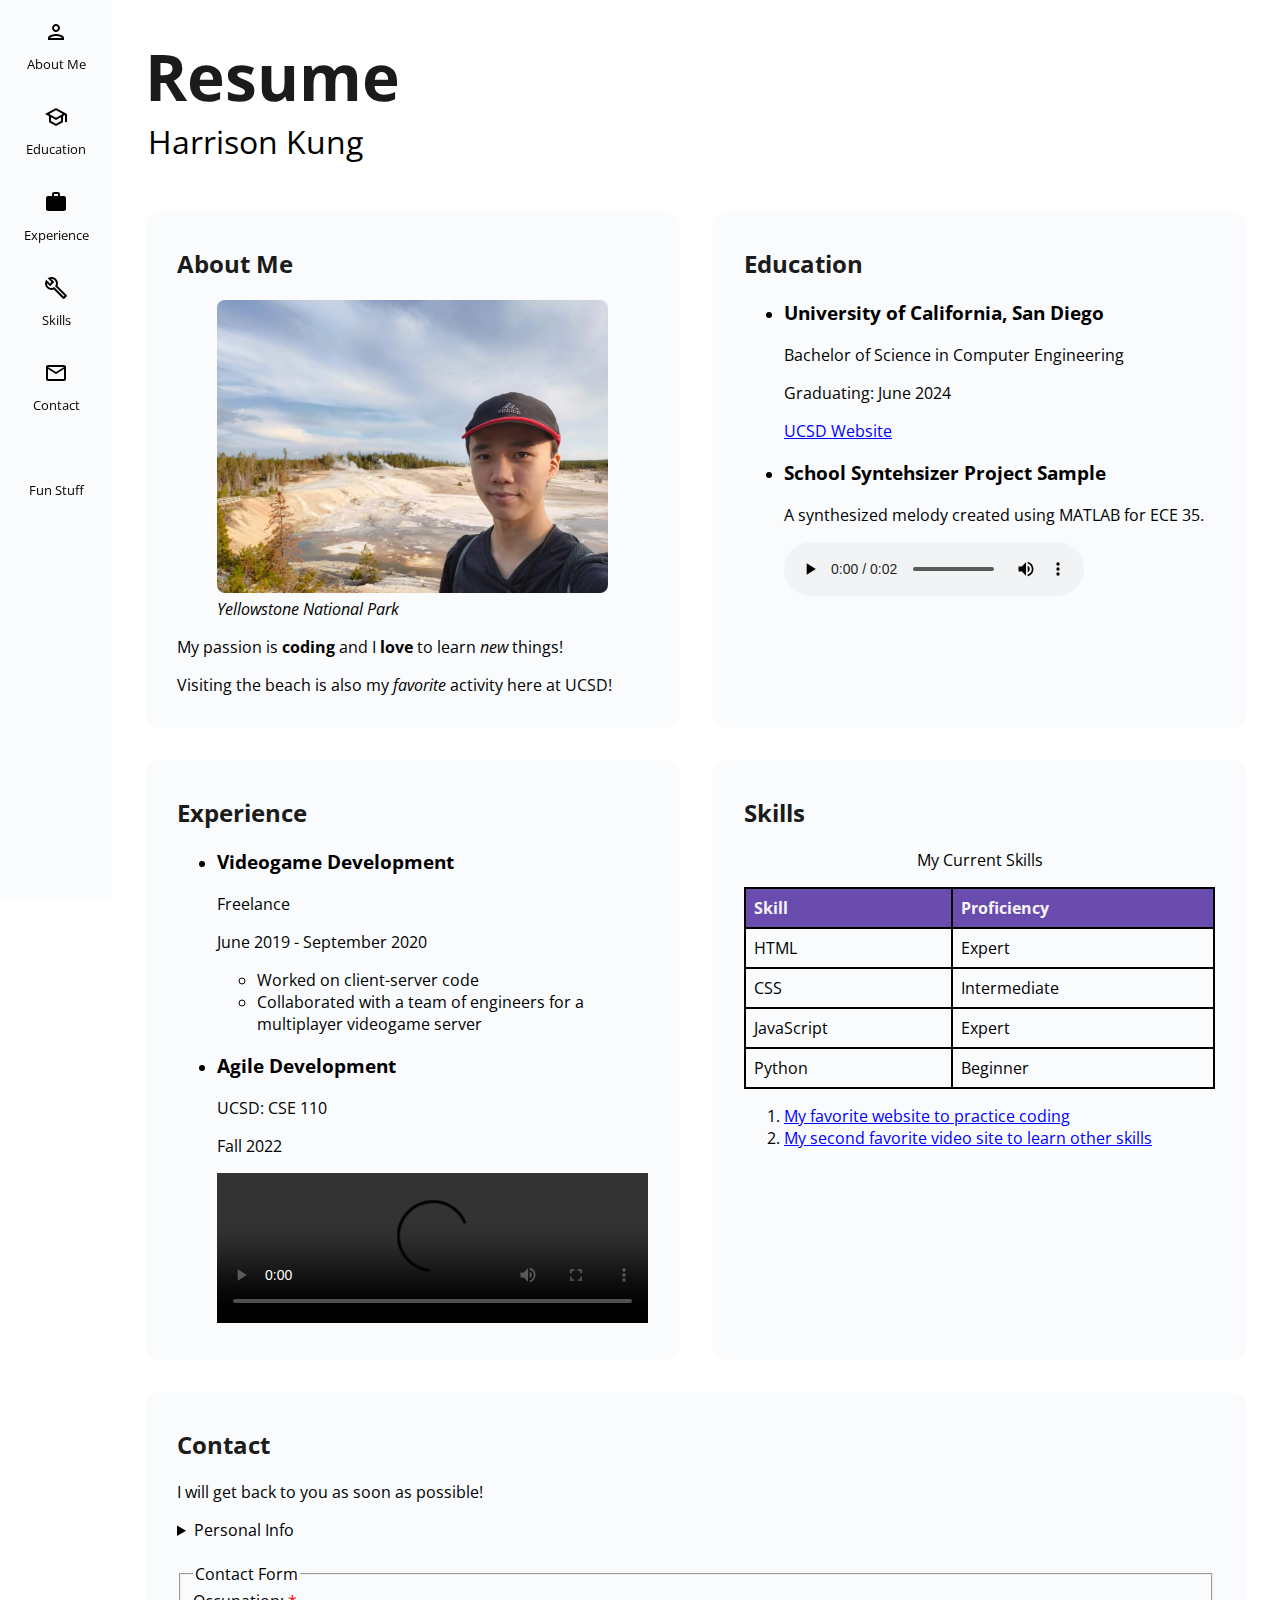
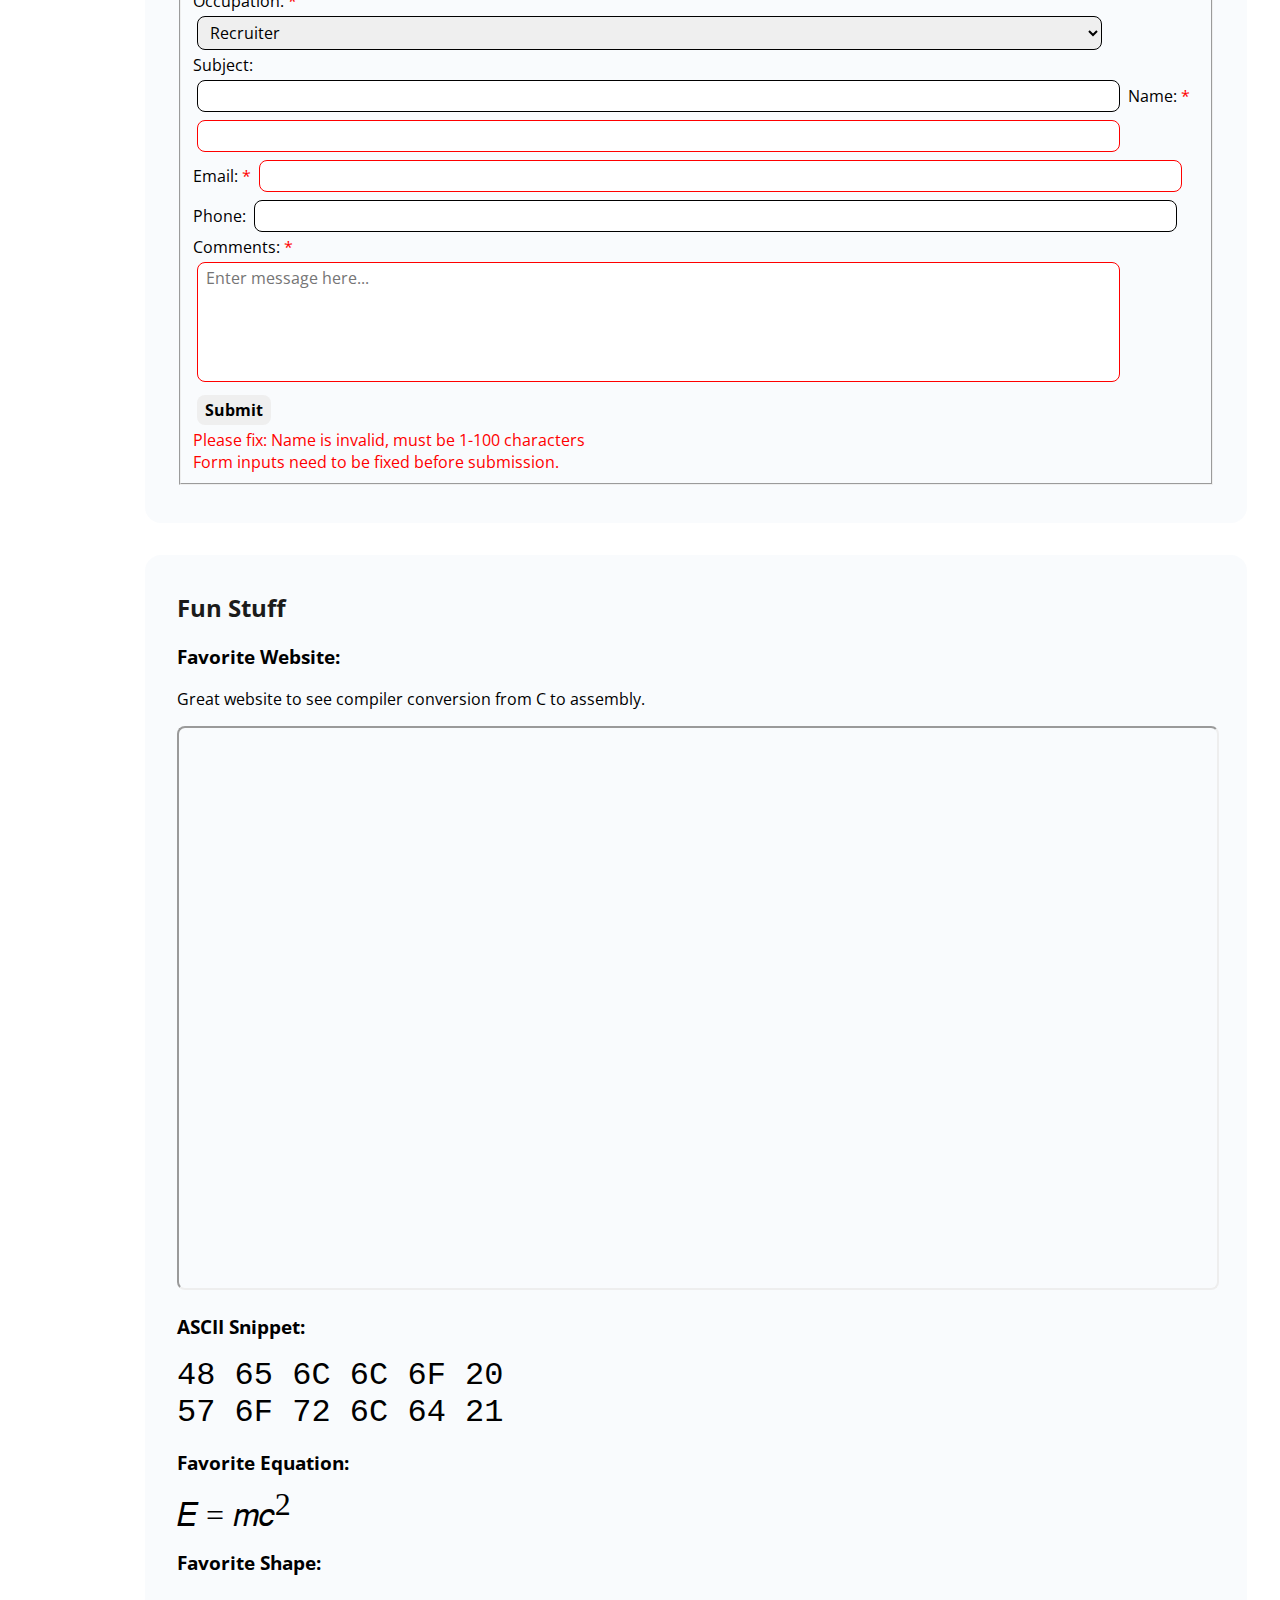
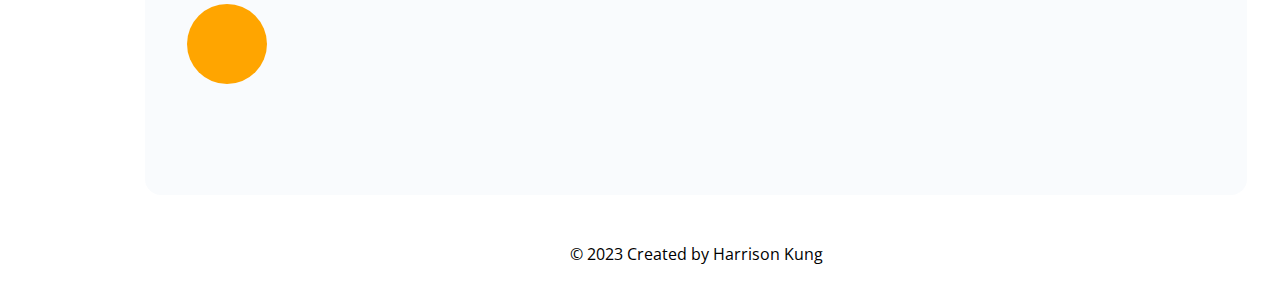
==== index.html @ 07a5e017 "finished no js verification" ====
<!DOCTYPE html>
<html lang="en">

<head>
    <meta charset="UTF-8">
    <title>Resume</title>
    <meta name="description" content="My resume">
    <meta name="author" content="Harrison Kung">
    <meta name="keywords" content="resume">
    <meta name="viewport" content="width=device-width, initial-scale=1">
    <link rel="stylesheet" href="style.css">
    <link rel="preconnect" href="https://fonts.googleapis.com">
    <link rel="preconnect" href="https://fonts.gstatic.com" crossorigin>
    <link href="https://fonts.googleapis.com/css2?family=Open+Sans:ital,wght@0,400;0,700;1,400&display=swap"
        rel="stylesheet">
    <link href="https://fonts.googleapis.com/icon?family=Material+Icons+Outlined" rel="stylesheet">
    <link rel="icon" type="assets/x-icon" href="assets/favicon.svg">
    <style>

    </style>
    <template id="myTemplate">
        <h2>Template Heading</h2>
        <p>Template content goes here.</p>
    </template>
</head>

<body>
    <nav id="sidebar">
        <a class="nav-link" href="#about-me">
            <span class="material-icons-outlined">person</span>
            <span class="nav-text">About Me</span>
        </a>
        <a class="nav-link" href="#education">
            <span class="material-icons-outlined">school</span>
            <span class="nav-text">Education</span>
        </a>
        <a class="nav-link" href="#experience">
            <span class="material-icons-outlined">work</span>
            <span class="nav-text">Experience</span>
        </a>
        <a class="nav-link" href="#skills">
            <span class="material-icons-outlined">build</span>
            <span class="nav-text">Skills</span>
        </a>
        <a class="nav-link" href="#contact">
            <span class="material-icons-outlined">mail</span>
            <span class="nav-text">Contact</span>
        </a>
        <a class="nav-link nav-fun-stuff" href="#fun-stuff">
            <span class="material-icons-outlined">attractions</span>
            <span class="nav-text">Fun Stuff</span>
        </a>
    </nav>
    <nav id="topbar">
        <label for="topbar-showmenu" id="menu-container">
            <span class="material-icons-outlined">menu</span>
            <span id="menu-text">Menu</span>
        </label>
        <input type="checkbox" id="topbar-showmenu">
        <div id="topbar-contents">
            <a class="nav-link" href="#about-me">
                <span class="material-icons-outlined">person</span>
                <span class="nav-text">About Me</span>
            </a>
            <a class="nav-link" href="#education">
                <span class="material-icons-outlined">school</span>
                <span class="nav-text">Education</span>
            </a>
            <a class="nav-link" href="#experience">
                <span class="material-icons-outlined">work</span>
                <span class="nav-text">Experience</span>
            </a>
            <a class="nav-link" href="#skills">
                <span class="material-icons-outlined">build</span>
                <span class="nav-text">Skills</span>
            </a>
            <a class="nav-link" href="#contact">
                <span class="material-icons-outlined">mail</span>
                <span class="nav-text">Contact</span>
            </a>
            <a class="nav-link nav-fun-stuff" href="#fun-stuff">
                <span class="material-icons-outlined">attractions</span>
                <span class="nav-text">Fun Stuff</span>
            </a>
        </div>
    </nav>
    <main>
        <header>
            <h1>Resume</h1>
            <p>Harrison Kung</p>
        </header>
        <div class="container">
            <section id="about-me">
                <h2>About Me</h2>
                <figure>
                    <picture>
                        <source media="(max-width: 800px)" srcset="assets/profile_img_low.jpg" type="image/jpeg">
                        <source srcset="assets/profile_img.webp" type="image/webp">
                        <source srcset="assets/profile_img.jpg" type="image/jpeg">
                        <img src="assets/profile_img_low.jpg" alt="Harrison at Yellowstone National Park"
                            loading="lazy">
                    </picture>
                    <figcaption><i>Yellowstone National Park</i></figcaption>
                </figure>
                <p>My passion is <b>coding</b> and I <strong>love</strong> to learn <i>new</i> things!</p>
                <p>Visiting the beach is also my <em>favorite</em> activity here at UCSD!</p>
            </section>
            <section id="education">
                <h2>Education</h2>
                <ul>
                    <li>
                        <h3>University of California, San Diego</h3>
                        <p>Bachelor of Science in Computer Engineering</p>
                        <p>Graduating: June 2024</p>
                        <a href="https://ucsd.edu">UCSD Website</a>
                    </li>
                    <li>
                        <h3>School Syntehsizer Project Sample</h3>
                        <p>A synthesized melody created using MATLAB for ECE 35.</p>
                        <audio controls>
                            <source src="assets/synthesized.ogg" type="audio/ogg">
                            <source src="assets/synthesized.mp3" type="audio/mp3">
                            Your browser does not support the audio element.
                        </audio>
                    </li>
                </ul>
            </section>
            <section id="experience">
                <h2>Experience</h2>
                <ul>
                    <li>
                        <h3>Videogame Development</h3>
                        <p>Freelance</p>
                        <p>June 2019 - September 2020</p>
                        <ul>
                            <li>Worked on client-server code</li>
                            <li>Collaborated with a team of engineers for a multiplayer videogame server</li>
                        </ul>
                    </li>
                    <li>
                        <h3>Agile Development</h3>
                        <p>UCSD: CSE 110</p>
                        <p>Fall 2022</p>
                        <video controls>
                            <source src="assets/cse110project.mp4" type="video/mp4">
                            Your browser does not support the video element.
                        </video>
                    </li>
                </ul>
            </section>
            <section id="skills">
                <h2>Skills</h2>
                <table>
                    <caption>My Current Skills</caption>
                    <colgroup>
                        <col>
                        <col>
                    </colgroup>
                    <thead>
                        <tr>
                            <th>Skill</th>
                            <th>Proficiency</th>
                        </tr>
                    </thead>
                    <tbody>
                        <tr>
                            <td>HTML</td>
                            <td>Expert</td>
                        </tr>
                        <tr>
                            <td>CSS</td>
                            <td>Intermediate</td>
                        </tr>
                        <tr>
                            <td>JavaScript</td>
                            <td>Expert</td>
                        </tr>
                        <tr>
                            <td>Python</td>
                            <td>Beginner</td>
                        </tr>
                    </tbody>
                </table>
                <aside>
                    <ol>
                        <li><a href="https://hackerrank.com/">My favorite website to practice coding</a></li>
                        <li><a href="https://youtube.com/">My second favorite video site to learn other skills</a></li>
                    </ol>
                </aside>
            </section>
            <section id="contact">
                <h2>Contact</h2>
                <p>I will get back to you as soon as possible!</p>
                <details>
                    <summary>Personal Info</summary>
                    <p>Email: hkung@ucsd.edu</p>
                    <p>Address: 9500 Gilman Dr, La Jolla, CA</p>
                </details>
                <br>
                <form id="contact-form" action="https://httpbin.org/post" method="POST">
                    <input type="hidden" name="possible_bot" value="true">
                    <fieldset>
                        <legend>Contact Form</legend>
                        <label for="role" required="required">Occupation:</label>
                        <select id="role-input">
                            <optgroup label="Professional">
                                <option value="recruiter">Recruiter</option>
                                <option value="employer">Employer</option>
                            </optgroup>
                            <optgroup label="Enthusiast">
                                <option value="developer">Developer</option>
                                <option value="other">Other</option>
                            </optgroup>
                        </select><br>
                        <label for="subject">Subject:</label><br>
                        <input type="text" id="subject-input" name="subject" maxlength="30">                        
                        <label for="name" required="required">Name:</label>
                        <input type="text" id="name-input" name="name" required minlength="1" maxlength="100"><br>
                        <label for="email" required="required">Email:</label>
                        <input type="email" id="email-input" name="email" required><br>
                        <label for="phone">Phone:</label>
                        <input type="tel" id="phone-input" name="phone" pattern="[0-9]{3}-[0-9]{3}-[0-9]{4}"><br>
                        <label for="message" required="required">Comments:</label><br>
                        <textarea id="message-input" rows="5" cols="50" placeholder="Enter message here..." minlength="10" maxlength="1000" required></textarea>
                        <button id="submit_info" type="submit">Submit</button>
                        <output id="contact-form-info-output">Please fix: </output>
                        <output id="contact-form-error-output">Form inputs need to be fixed before submission.</output>
                    </fieldset>
                </form>
                <br>
            </section>
            <section class="full-width" id="fun-stuff">
                <h2>Fun Stuff</h2>
                <h3>Favorite Website:</h3>
                <p>Great website to see compiler conversion from C to assembly.</p>
                <iframe src="https://www.onlinegdb.com/online_gcc_assembler"></iframe>
                <h3>ASCII Snippet:</h3>
                <pre><code>48 65 6C 6C 6F 20 
57 6F 72 6C 64 21</code></pre>
                <h3>Favorite Equation:</h3>
                <math xmlns="http://www.w3.org/1998/Math/MathML">
                    <mrow>
                        <mi>E</mi>
                        <mo>=</mo>
                        <mi>m</mi>
                        <msup>
                            <mi>c</mi>
                            <mn>2</mn>
                        </msup>
                    </mrow>
                </math>
                <h3>Favorite Shape:</h3>
                <svg width="100" height="100">
                    <circle cx="50" cy="50" r="40" fill="orange" />
                </svg>
                <canvas id="myCanvas" width="400" height="100"></canvas>
            </section>
        </div>
    </main>
    <footer>
        <p>&copy; 2023 Created by Harrison Kung</p>
    </footer>
    <script src="script.js"></script>
</body>
</html>
---- style.css ----
:root {
    --background-color: rgba(255, 255, 255, 0.994);
    --secondary-color: #f8fafdd3;
    --text-color: black;
    --text-highlight-color: rgb(27, 27, 27);
    --section-highlight-color: #c2e7ff;
    --link-color: blue;
    --navbar-width: 7em;
}

footer:has(p) {
    margin-top: 2rem;
}

img {
    width: 100%;
    max-width: 30rem;
    min-width: 15rem;
    object-fit: scale-down;
    object-position: center;
}

video {
    width: 100%;
    max-width: 40rem;
    min-width: 15rem;
}

html {
    scroll-behavior: smooth;
}

header h1 {
    margin: 0rem;
}

header p {
    margin: 0rem;
    margin-left: 0.2rem;
}

header {
    margin: 2rem;
    padding: 0rem;
    font-size: 2rem;
}

.container {
    display: flex;
    flex-direction: row;
    flex-wrap: wrap;
    margin: 0em 1em;
}
h1, h2 {
    font-weight: 700;
    color: black; /* fallback */
    color: var(--text-highlight-color);
}

section {
    background-color: #393b3d; /* Fallback */
    background-color: var(--secondary-color);
    border-radius: 1em;
    padding: 1em 2em;
    margin: 1em;
    flex: 25%;
    transition: background-color 0.25s;
}

section:hover {
    background-color: #0842a0; /* Fallback */
    background-color: var(--section-highlight-color);
}

section.full-width {
    flex: 100%;
}

body {
    font-family: 'Open Sans', sans-serif;
    font-style: normal;
    font-weight: 400;
    font-size: 1em;
    margin: 0;
    margin-left: 7em; /* Fallback */
    margin-left: var(--navbar-width);
    padding: 1px;
    background-color: white; /* Fallback */
    background-color: var(--background-color);
    color: black; /* Fallback */
    color: var(--text-color);
}

#sidebar {
    position: fixed;
    top: 0;
    left: 0;
    width: 7em; /* Fallback */
    width: var(--navbar-width);
    height: 100%;
    background-color: #2d2f31; /* Fallback */
    background-color: var(--secondary-color);
    display: flex;
    flex-direction: column;
    z-index: 10;
}

nav a {
    font-size:0.8em;
    padding: 0.75rem;
    color: black; /* Fallback */
    color: var(--text-color);
    text-decoration: none;
    border-radius: 3rem;
    white-space: nowrap;
    display: flex;
    flex-direction: column;
    align-items: center;
}

#sidebar .material-icons-outlined {
    padding-top: 0.5rem;
    padding-bottom: 0.5rem;
    padding-left: 1.5rem;
    padding-right: 1.5rem;
    margin-bottom: 0.2rem;
}

nav a:hover .material-icons-outlined {
    background-color: white; /* Fallback */
    background-color: var(--section-highlight-color);
    border-radius: 2rem;
    transition: background-color 0.5s;
    /* Material Design primary variant color */
}

#nav-fun-stuff:hover .material-icons-outlined {
    animation: rainbow-background 10s linear infinite;
}

nav a:hover {
    color: black;
    color: color-mix(in lab, color(lab 50% 0 0) 50%, color(lab 50% 50% 0) 50%);
    color: color(lab 50% 0 0);
    color: var(--text-highlight-color);
    transition: color 0.5s;
}

footer {
    text-align: center;
    font-family: 'Open Sans', sans-serif;
    font-style: normal;
    font-weight: 400;
    font-size: 1em;
}

img {
    border-radius: 0.5rem;
}

code, mi, mn, mo {
    font-size: 2rem;
}

input, textarea, select {
    font-family: 'Open Sans', sans-serif;
    border-radius: 0.5rem;
    border-style: none;
    padding: 0.25rem 0.5rem;
    margin: 0.25rem;
    width: 90%;
    border: 0.5px solid black;
}

button {
    font-family: 'Open Sans', sans-serif;
    font-weight: bold;
    border-radius: 0.5rem;
    border-style: none;
    padding: 0.25rem 0.5rem;
    margin: 0.25rem;
}

button:hover, details:hover summary {
    text-decoration: underline;
}

textarea {
    resize: none;
    width: 90%;
}

main a {
    color: blue; /* Fallback */
    color: var(--link-color);
}

iframe {
    border-radius: 0.5rem;
    width: 100%;
    min-height: 35rem;
}

svg {
    width: 20dvw;
    height: 20dvh;
}

table {
    width: 100%;
    border-collapse: collapse;
    margin: 15px 0;
}

table, th, td {
    border: 2px solid black; /* Fallback */
    border: 2px solid var(--text-color);
    font-size: 1rem;
}

form * {
    font-size: 1rem;
}

th, td {
    text-align: left;
    padding: 8px;
}

th {
    background-color: #6a4caf;
    color: whitesmoke;
}

caption {
    margin-bottom: 1em;
}

#topbar {
    position: fixed;
    width: 100%;
    top: 0;
    background-color: #2d2f31; /* Fallback */
    background-color: var(--secondary-color);
    z-index: 10;
}

#topbar-toggle {
    display: none;
}

.hamburger {
    margin-top: 1rem;
    margin-left: 1rem;
    cursor: pointer;
}

label[required=required]::after {
    content: ' *';
    color: red;
}

input:invalid, textarea:invalid {
    border-color: red;
    color: red;
}

#message-input:invalid ~ #contact-form-info-output::after {
    content: 'Message is invalid, must be 10-1000 characters';
}

#phone-input:invalid ~ #contact-form-info-output::after {
    content: 'Phone is invalid, must be in form of 123-456-7890';
}

#email-input:invalid ~ #contact-form-info-output::after {
    content: 'Email is invalid, must be in form of abc@email';
}

#name-input:invalid ~ #contact-form-info-output::after {
    content: 'Name is invalid, must be 1-100 characters';
}

input:invalid ~ #contact-form-info-output {
    display: block !important;
}

input:invalid ~ #contact-form-error-output {
    display: block !important;
}

textarea:invalid ~ #contact-form-info-output {
    display: block !important;
}

textarea:invalid ~ #contact-form-error-output {
    display: block !important;
}

#contact-form-error-output {
    color: red;
    display: none;
}

#contact-form-info-output {
    color: red;
    display: none;
}

@keyframes rainbow-background {
    0%   {color: red; transform: rotate(0deg);}
    14%  {color: orange; transform: rotate(10deg);}
    28%  {color: yellow; transform: rotate(0deg);}
    42%  {color: green; transform: rotate(-10deg);}
    57%  {color: blue; transform: rotate(0deg);}
    71%  {color: indigo; transform: rotate(10deg);}
    85%  {color: violet; transform: rotate(0deg);}
    100% {color: red; transform: rotate(-10deg);}
}

/* Replaces colors for dark mode */
@media (prefers-color-scheme: dark) {
    :root {
        --background-color: #1f1f1f;
        --secondary-color: #2d2f31;
        --text-color: #c4c7c5;
        --text-highlight-color: #e4e8e5;
        --section-highlight-color: #004a77;
        --link-color: white;
    }
}

/* For Phones */
@media (max-width: 800px) and (min-height: 500px) {

    h1 {
        padding-top: 2rem;
    }

    #menu-text {
        font-size: 2rem;
        text-align: center;
    }

    #menu-container {
        display: flex;
        justify-content: center;
        align-items: center;
        transition: background-color 0.5s;
    }

    #menu-container:hover {
        background-color: #0842a0; /* Fallback */
        background-color: var(--section-highlight-color);
    }

    #topbar .material-icons-outlined {
        font-size: 3em;
        margin: 0.5rem;
    }

    #topbar-showmenu {
        display: none; /* Hide the checkbox */
    }
    
    #topbar-contents {
        display: none; /* Hide the topbar contents by default */
    }

    #topbar-showmenu:checked ~ #topbar-contents {
        display: block; /* Show the topbar when the checkbox is checked */
    }

    section {
        flex: 100%;
    }

    #sidebar {
        display: none;
    }

    body {
        margin-left: 0;
    }

    #sidebar .material-icons-outlined {
        font-size: 3em;
    }
}

@media (min-width: 800px) or (max-height: 500px) {
    #topbar {
        display: none;
    }
}

/* For tablets */
@media (max-height: 500px) {
    #sidebar {
        display: grid;
        grid-template-columns: repeat(2, 1fr); /* Create a maximum of 2 columns */
        grid-auto-flow: row; /* Fill the grid by adding new rows as needed */
        gap: 10px;
        width: 14em; /* Fallback */
        width: calc(var(--navbar-width) * 2);
    }

    body {
        margin-left: 14em; /* Fallback */
        margin-left: calc(var(--navbar-width) * 2);
    }
}
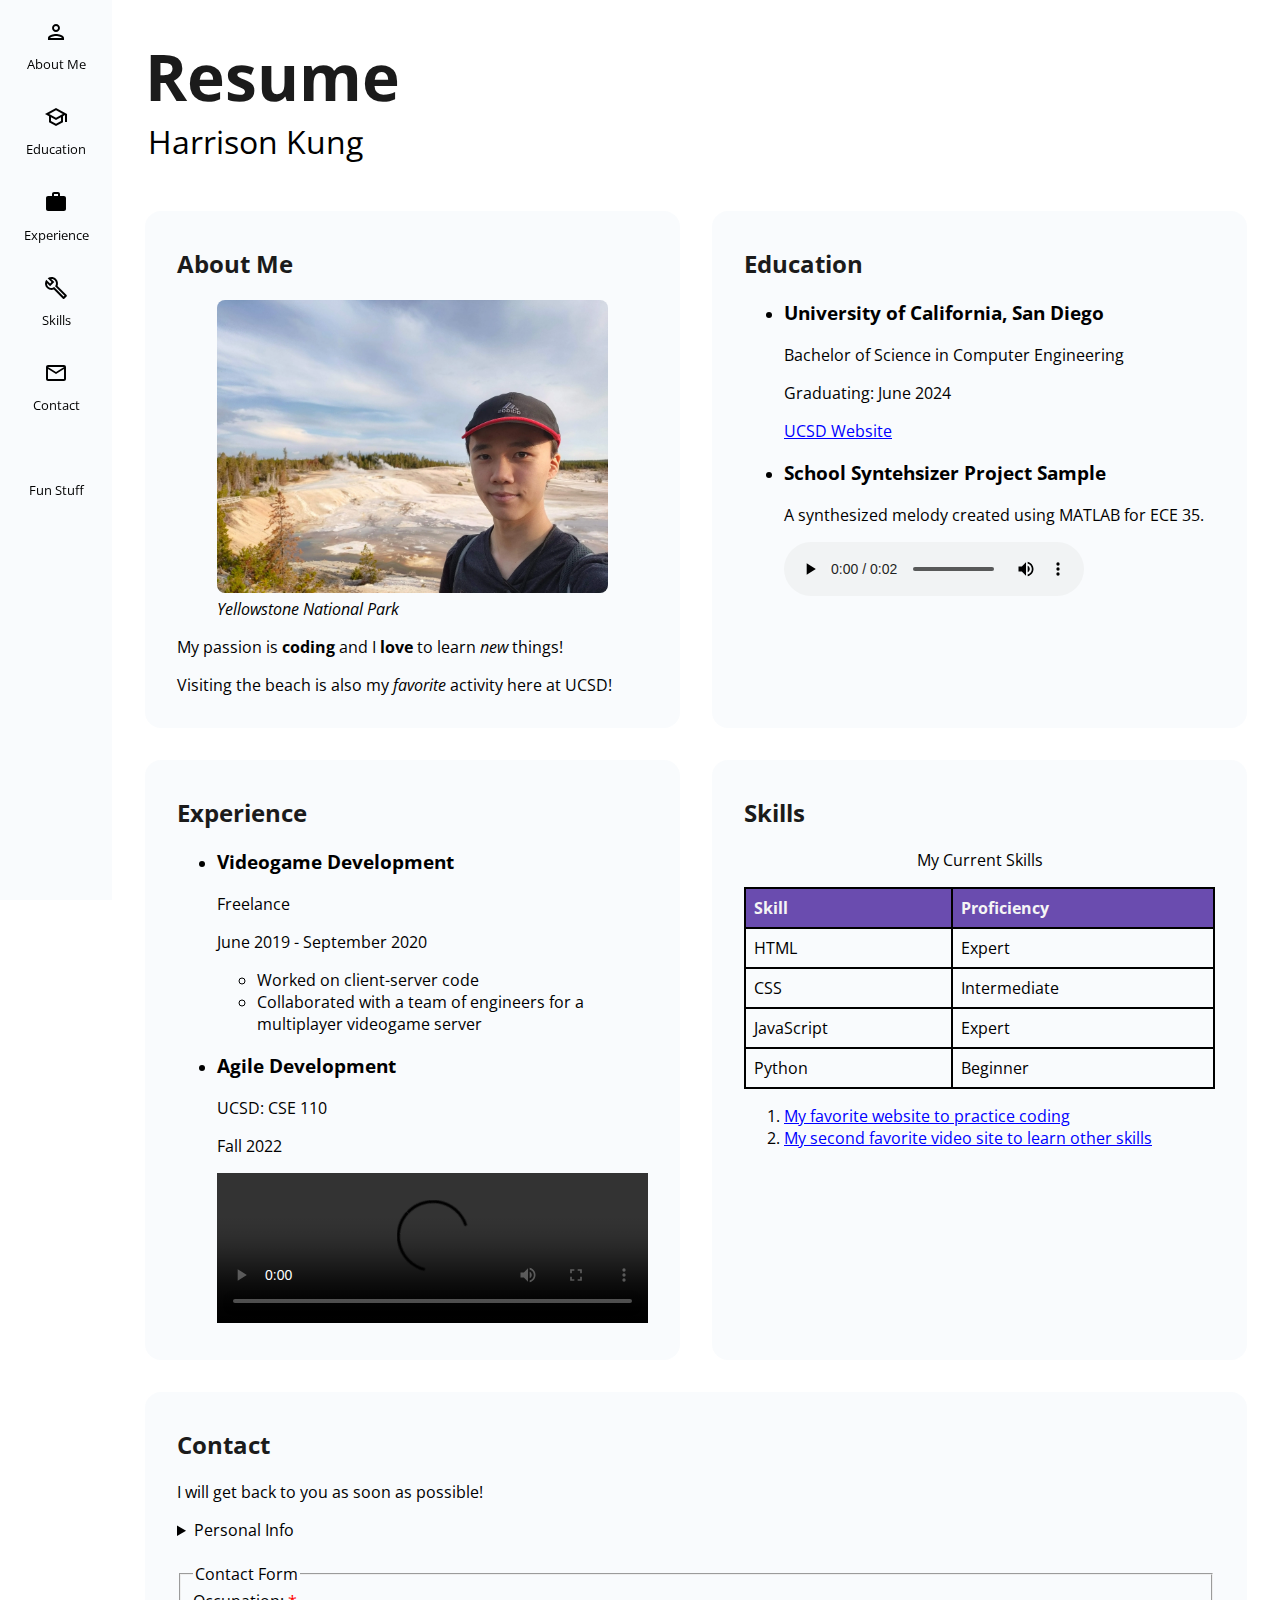
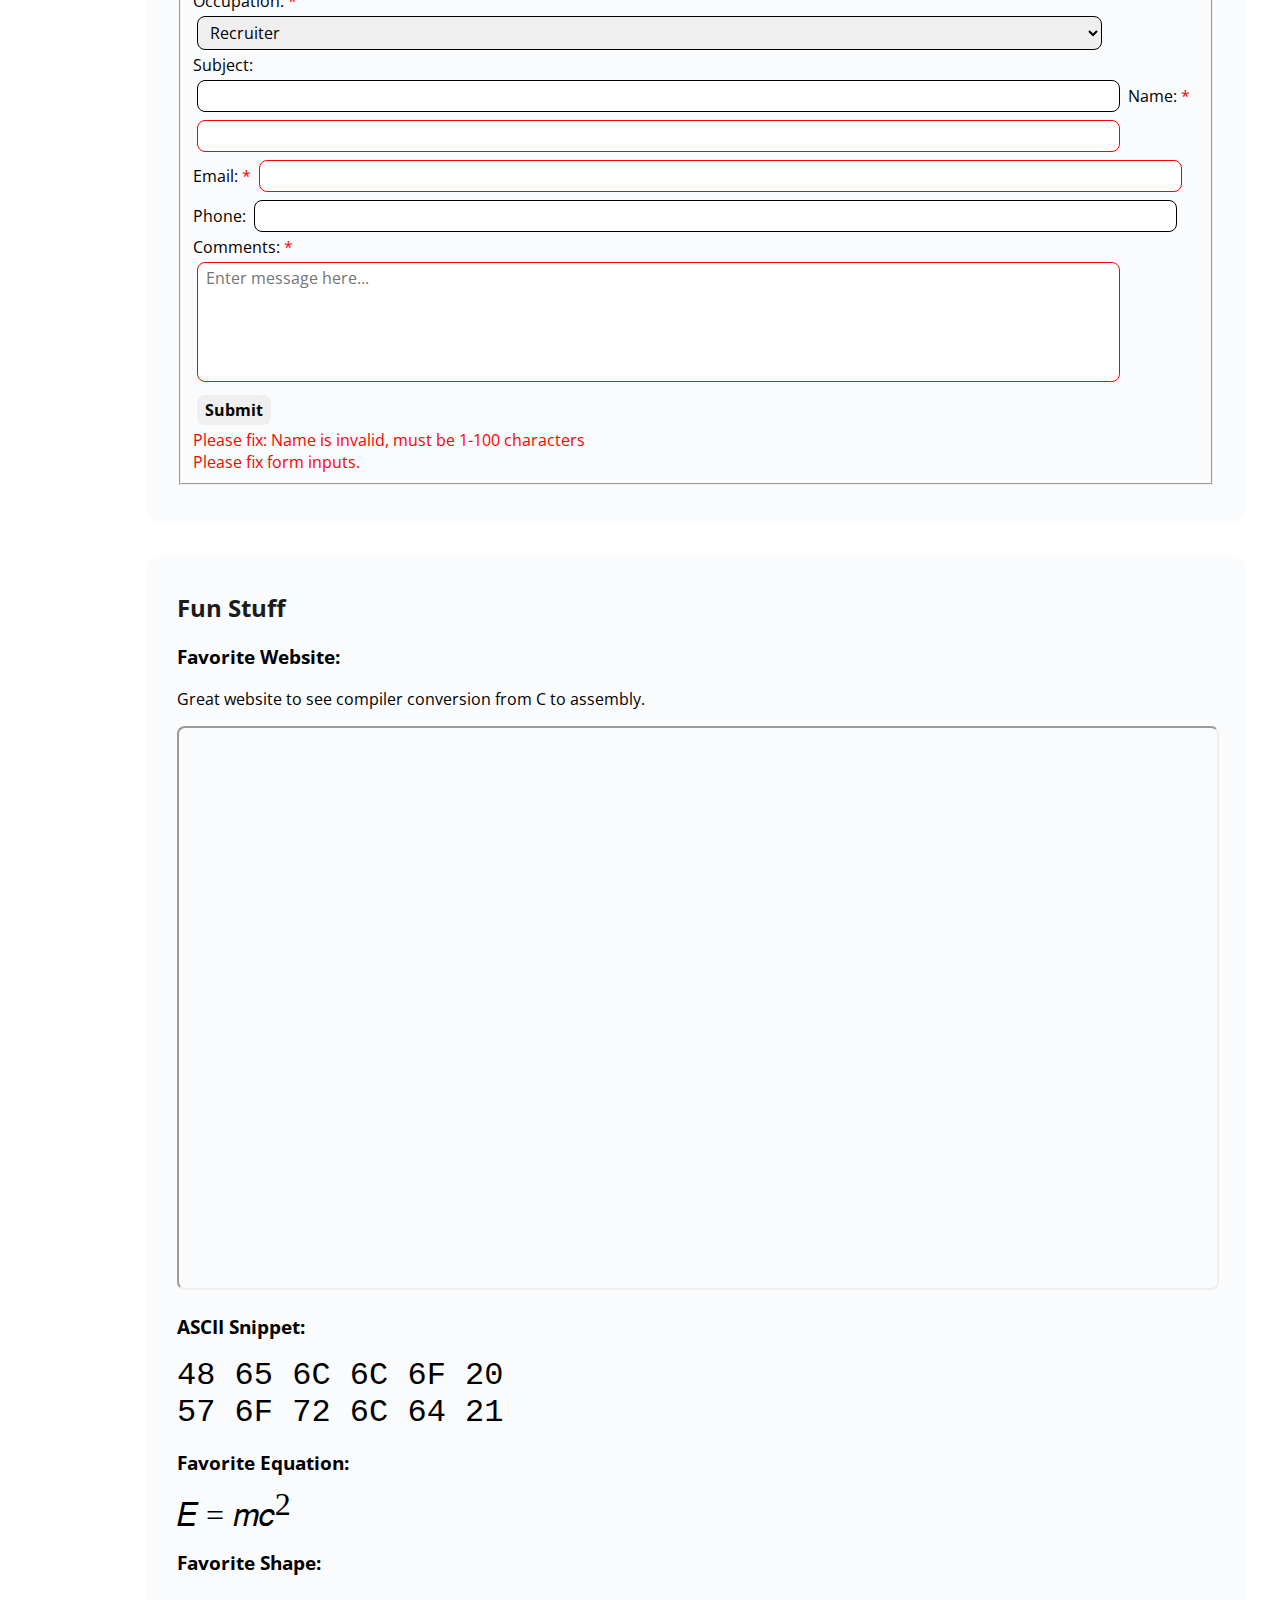
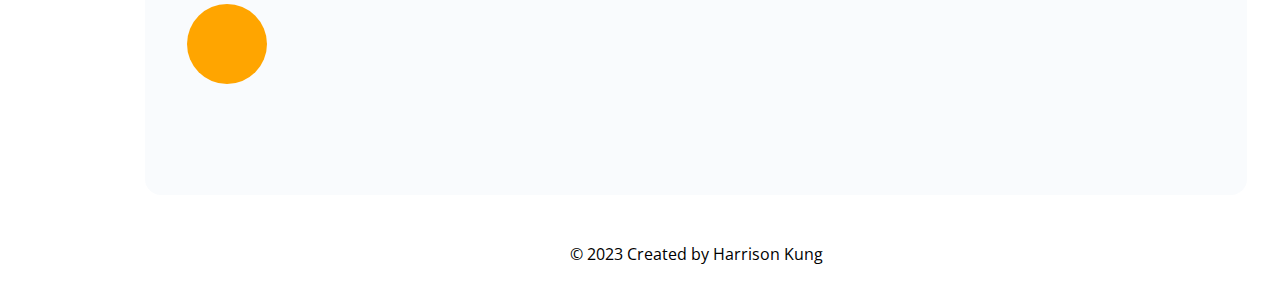
==== commit 80663d15: "updated no js invalid messages" ====
--- a/index.html
+++ b/index.html
@@ -224,7 +224,7 @@
                         <textarea id="message-input" rows="5" cols="50" placeholder="Enter message here..." minlength="10" maxlength="1000" required></textarea>
                         <button id="submit_info" type="submit">Submit</button>
                         <output id="contact-form-info-output">Please fix: </output>
-                        <output id="contact-form-error-output">Form inputs need to be fixed before submission.</output>
+                        <output id="contact-form-error-output">Please fix form inputs.</output>
                     </fieldset>
                 </form>
                 <br>
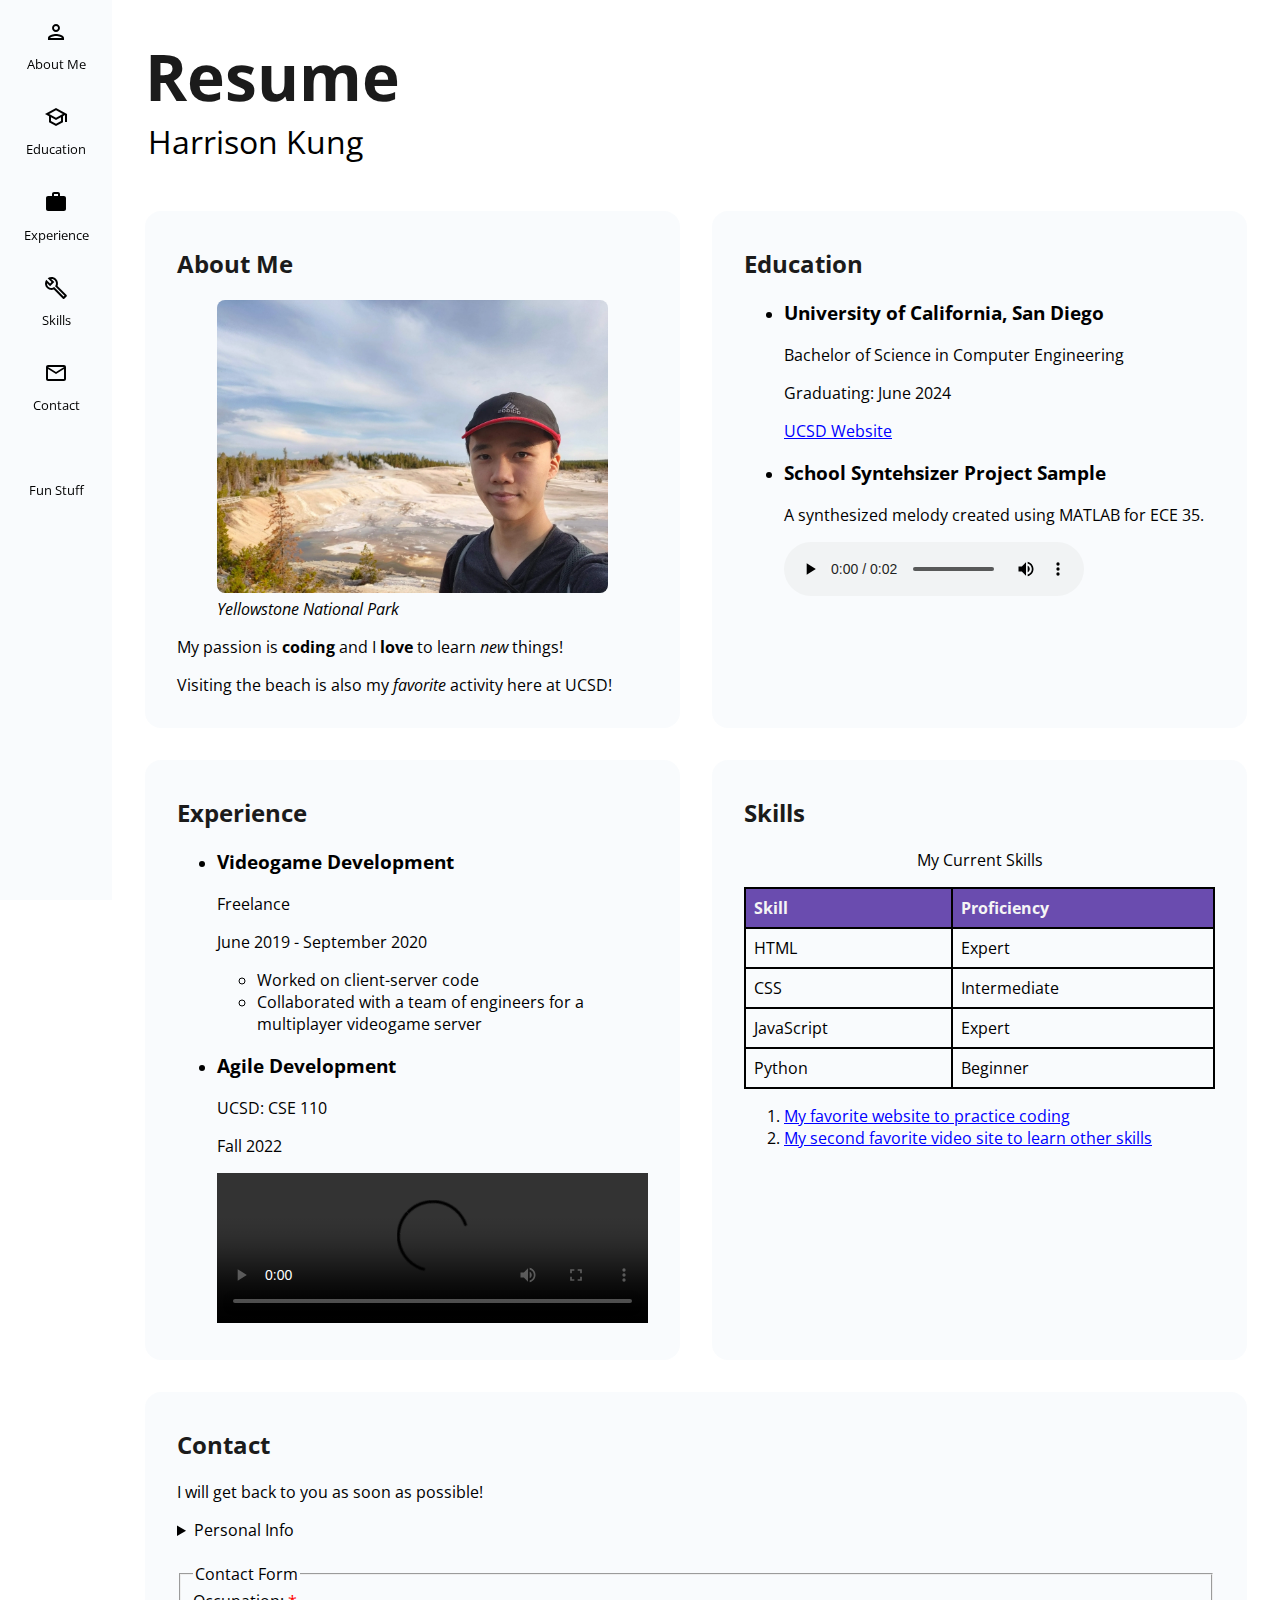
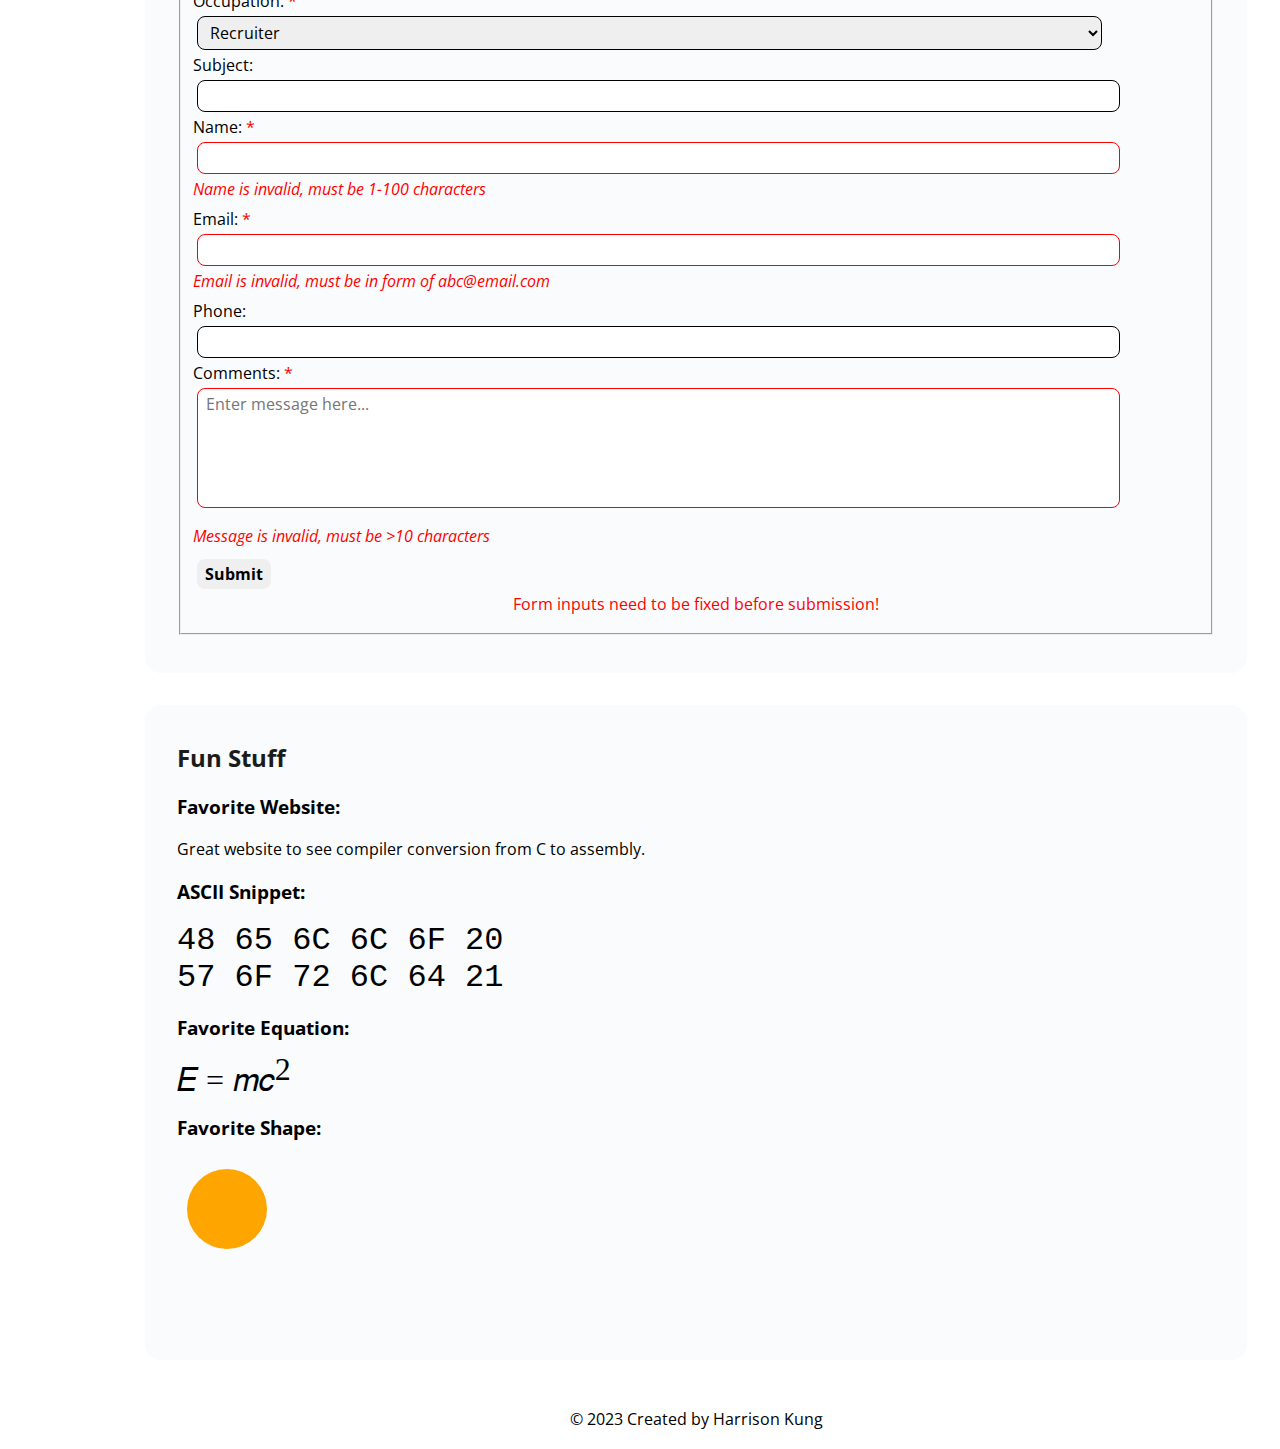
==== commit f7850205: "finished part 3" ====
--- a/index.html
+++ b/index.html
@@ -15,9 +15,7 @@
         rel="stylesheet">
     <link href="https://fonts.googleapis.com/icon?family=Material+Icons+Outlined" rel="stylesheet">
     <link rel="icon" type="assets/x-icon" href="assets/favicon.svg">
-    <style>
-
-    </style>
+    <script src="script.js" defer></script>
     <template id="myTemplate">
         <h2>Template Heading</h2>
         <p>Template content goes here.</p>
@@ -212,19 +210,23 @@
                                 <option value="other">Other</option>
                             </optgroup>
                         </select><br>
-                        <label for="subject">Subject:</label><br>
-                        <input type="text" id="subject-input" name="subject" maxlength="30">                        
+                        <label for="subject">Subject:</label>
+                            <input type="text" id="subject-input" name="subject" maxlength="30">                        
                         <label for="name" required="required">Name:</label>
-                        <input type="text" id="name-input" name="name" required minlength="1" maxlength="100"><br>
+                            <input type="text" id="name-input" name="name" required minlength="1" maxlength="100" pattern="[ a-zA-Z\-]+"><br>
+                            <output id="contact-form-info-output-name"></output>
                         <label for="email" required="required">Email:</label>
-                        <input type="email" id="email-input" name="email" required><br>
+                            <input type="text" id="email-input" name="email" required minlength="1" maxlength="100" pattern="^[a-zA-Z0-9._%+-]+@[a-zA-Z0-9.-]+\.[a-zA-Z]{2,}$"><br>             
+                            <output id="contact-form-info-output-email"></output>
                         <label for="phone">Phone:</label>
-                        <input type="tel" id="phone-input" name="phone" pattern="[0-9]{3}-[0-9]{3}-[0-9]{4}"><br>
-                        <label for="message" required="required">Comments:</label><br>
-                        <textarea id="message-input" rows="5" cols="50" placeholder="Enter message here..." minlength="10" maxlength="1000" required></textarea>
+                            <input type="tel" id="phone-input" name="phone" maxlength="12" pattern="\d{3}-\d{3}-\d{4}"><br>
+                            <output id="contact-form-info-output-phone"></output>
+                        <label for="message" required="required">Comments:</label>
+                            <textarea id="message-input" rows="5" cols="50" placeholder="Enter message here..." minlength="10" maxlength="1000" required></textarea>
+                            <output id="contact-form-info-output-counter"></output>
+                            <output id="contact-form-info-output-message"></output>
                         <button id="submit_info" type="submit">Submit</button>
-                        <output id="contact-form-info-output">Please fix: </output>
-                        <output id="contact-form-error-output">Please fix form inputs.</output>
+                        <output id="contact-form-error-output">Form inputs need to be fixed before submission!</output>
                     </fieldset>
                 </form>
                 <br>
@@ -233,7 +235,7 @@
                 <h2>Fun Stuff</h2>
                 <h3>Favorite Website:</h3>
                 <p>Great website to see compiler conversion from C to assembly.</p>
-                <iframe src="https://www.onlinegdb.com/online_gcc_assembler"></iframe>
+                <!--<iframe src="https://www.onlinegdb.com/online_gcc_assembler"></iframe>-->
                 <h3>ASCII Snippet:</h3>
                 <pre><code>48 65 6C 6C 6F 20 
 57 6F 72 6C 64 21</code></pre>
@@ -260,6 +262,5 @@
     <footer>
         <p>&copy; 2023 Created by Harrison Kung</p>
     </footer>
-    <script src="script.js"></script>
 </body>
 </html>--- a/style.css
+++ b/style.css
@@ -74,6 +74,10 @@
 
 section.full-width {
     flex: 100%;
+}
+
+label {
+    display: block;
 }
 
 body {
@@ -265,31 +269,39 @@
     color: red;
 }
 
-#message-input:invalid ~ #contact-form-info-output::after {
-    content: 'Message is invalid, must be 10-1000 characters';
-}
-
-#phone-input:invalid ~ #contact-form-info-output::after {
+#message-input:invalid ~ #contact-form-info-output-message::after {
+    content: 'Message is invalid, must be >10 characters';
+}
+
+#phone-input:invalid ~ #contact-form-info-output-phone::after {
     content: 'Phone is invalid, must be in form of 123-456-7890';
 }
 
-#email-input:invalid ~ #contact-form-info-output::after {
-    content: 'Email is invalid, must be in form of abc@email';
-}
-
-#name-input:invalid ~ #contact-form-info-output::after {
+#email-input:invalid ~ #contact-form-info-output-email::after {
+    content: 'Email is invalid, must be in form of abc@email.com';
+}
+
+#name-input:invalid ~ #contact-form-info-output-name::after {
     content: 'Name is invalid, must be 1-100 characters';
 }
 
-input:invalid ~ #contact-form-info-output {
+#message-input:invalid ~ #contact-form-info-output-message {
+    display: block !important;
+}
+
+#phone-input:invalid ~ #contact-form-info-output-phone {
+    display: block !important;
+}
+
+#email-input:invalid ~ #contact-form-info-output-email {
+    display: block !important;
+}
+
+#name-input:invalid ~ #contact-form-info-output-name {
     display: block !important;
 }
 
 input:invalid ~ #contact-form-error-output {
-    display: block !important;
-}
-
-textarea:invalid ~ #contact-form-info-output {
     display: block !important;
 }
 
@@ -302,9 +314,41 @@
     display: none;
 }
 
-#contact-form-info-output {
+#contact-form-error-output {
+    text-align: center;
+    font-style: normal;
+}
+
+#contact-form-info-output-counter {
+    display: block;
+    color: white;
+    font-style: normal;
+}
+
+#contact-form-info-output-counter.warn  {
+    color: orange;
+}
+
+#contact-form-info-output-counter.error  {
+    color: red;
+}
+
+output {
     color: red;
     display: none;
+    font-style: italic;
+    margin-bottom: 0.5rem;
+}
+
+.flash {
+    animation: flash 1s linear;
+}
+
+
+@keyframes flash {
+    0% {background-color: red;}
+    50% {background-color: #ffffff;}
+    100% {background-color: red;}
 }
 
 @keyframes rainbow-background {
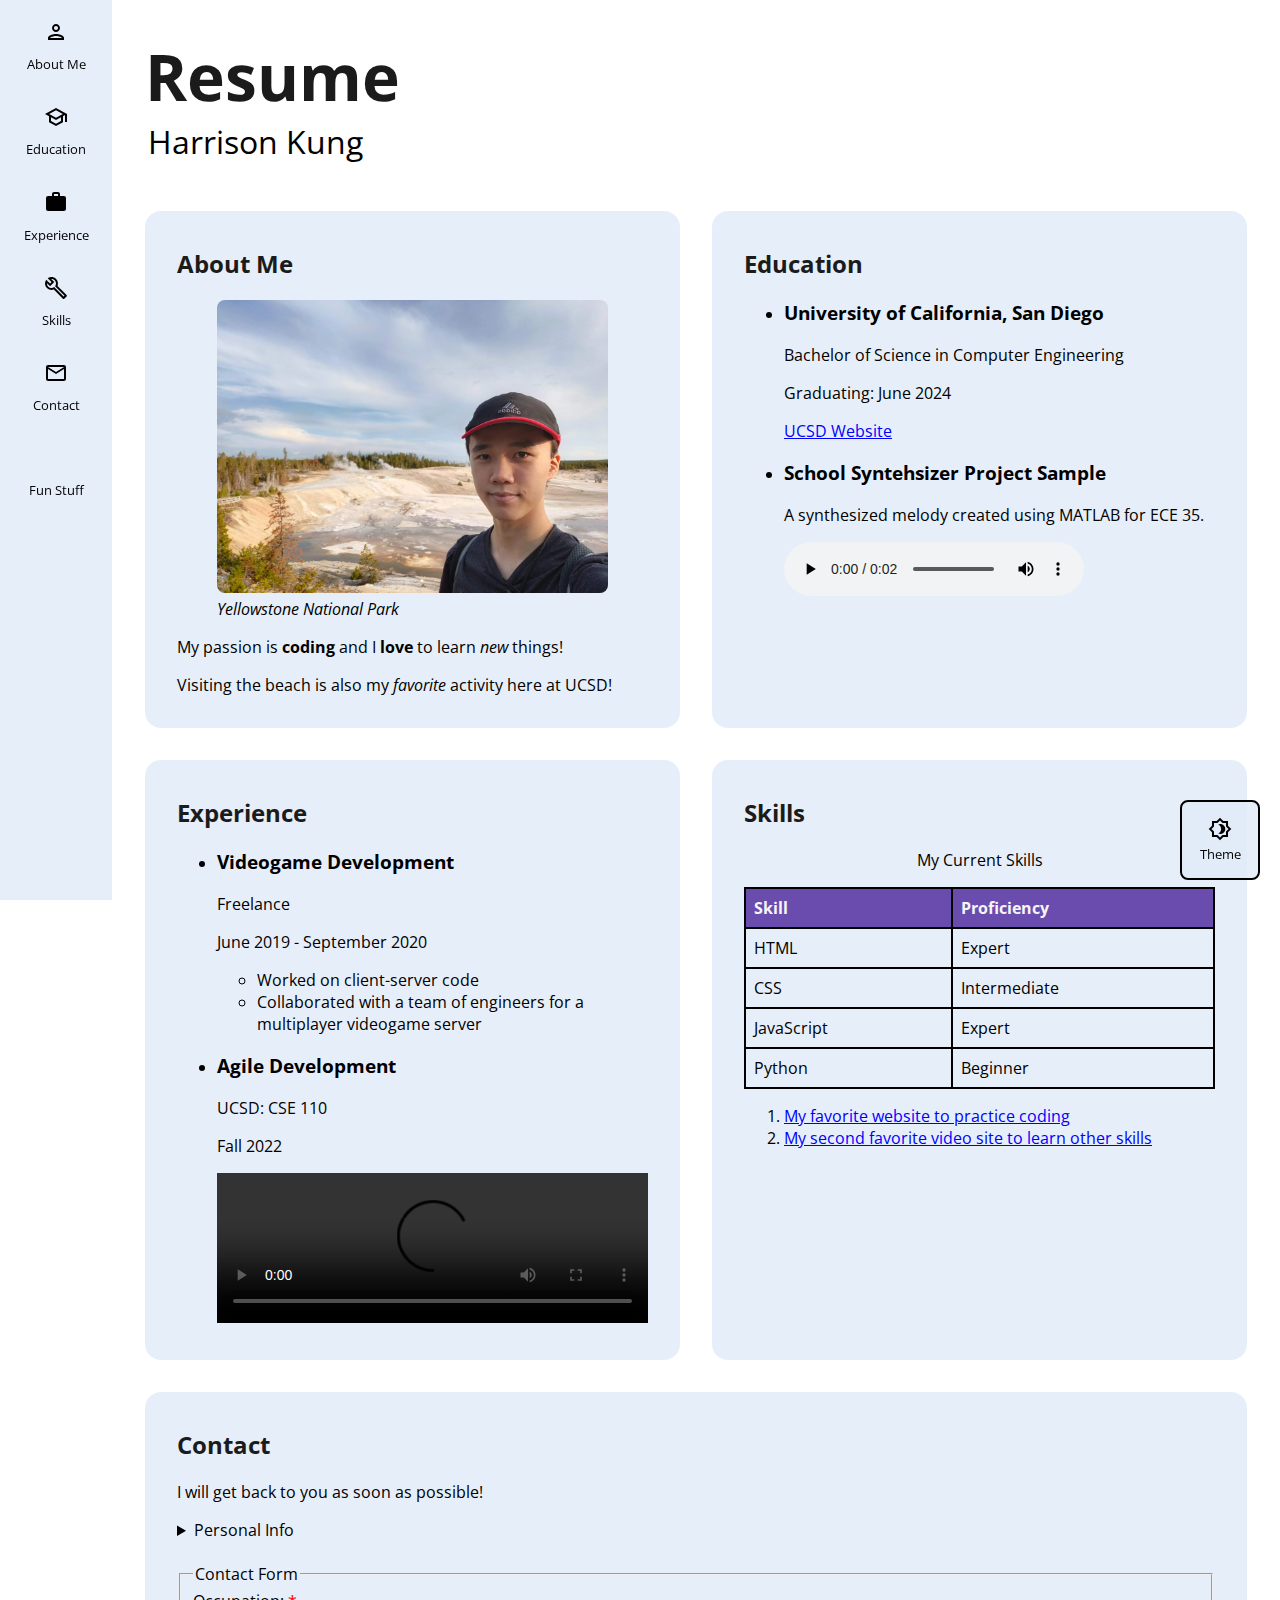
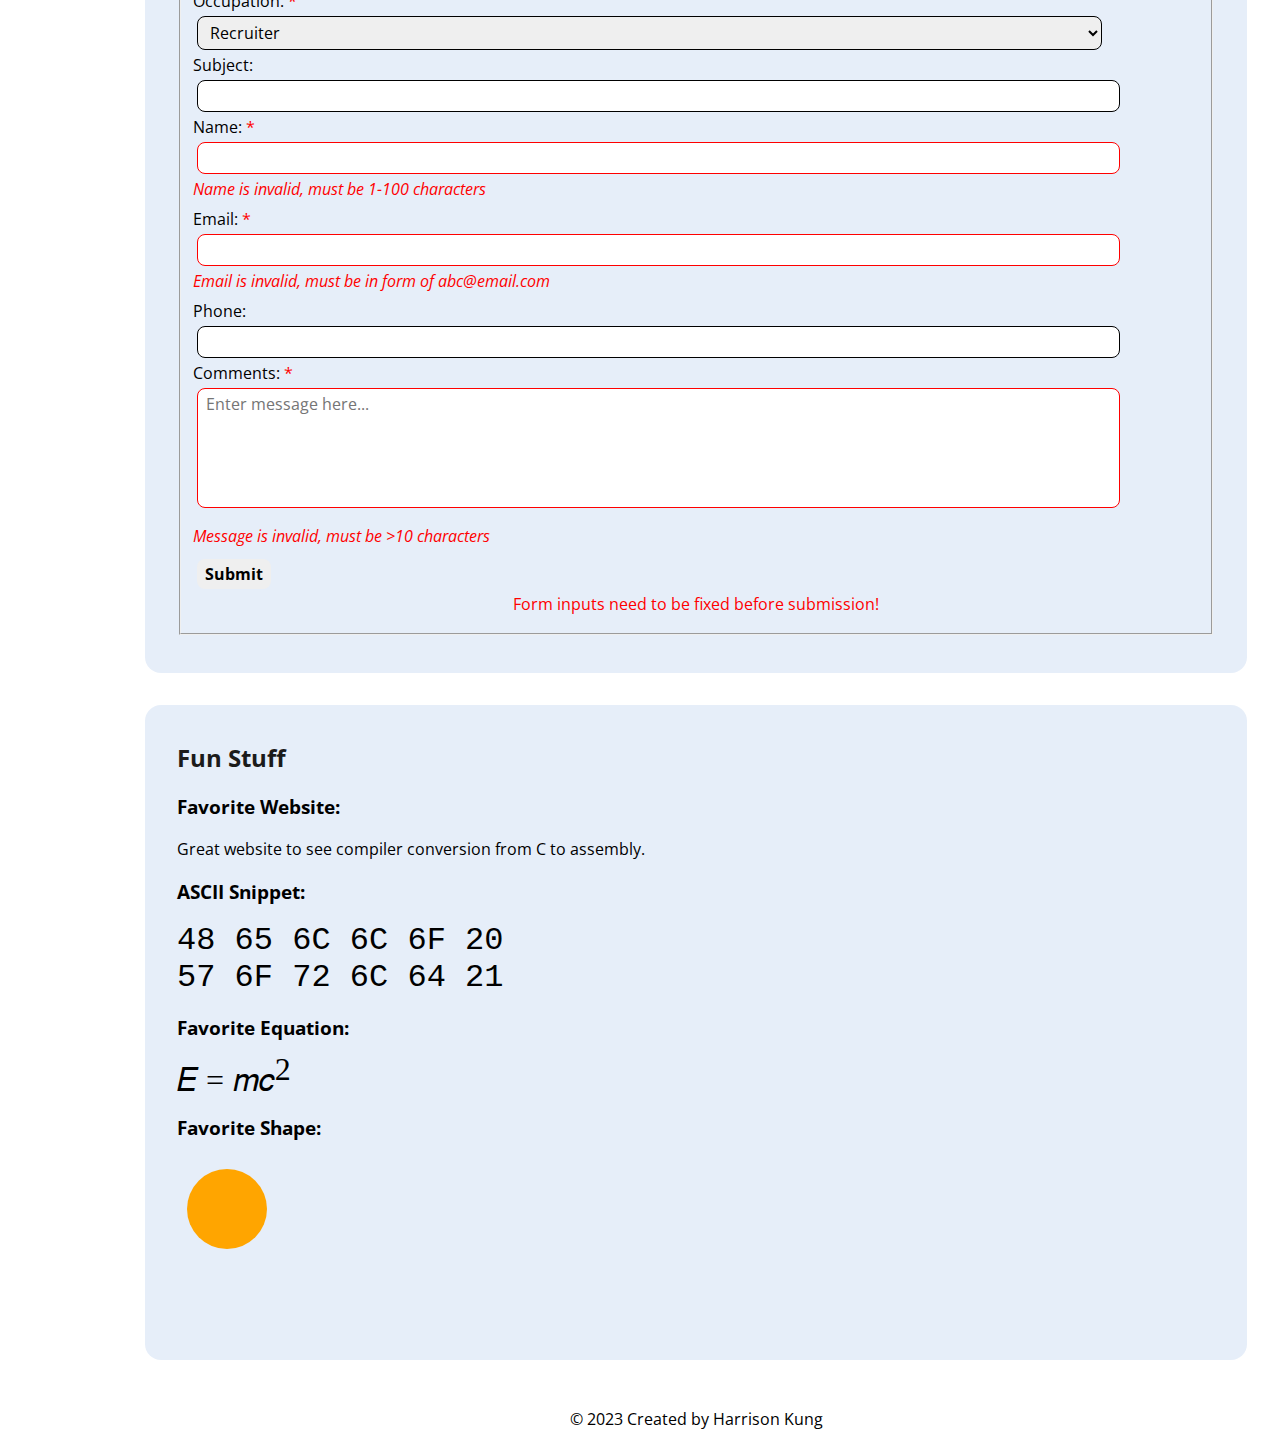
==== commit af8593ca: "created dynamic light/dark mode" ====
--- a/index.html
+++ b/index.html
@@ -258,6 +258,10 @@
                 <canvas id="myCanvas" width="400" height="100"></canvas>
             </section>
         </div>
+        <button class="nav-link theme-button" id="toggle-theme">
+            <span class="material-icons-outlined">brightness_4</span>
+            <span class="nav-text">Theme</span>
+        </button>
     </main>
     <footer>
         <p>&copy; 2023 Created by Harrison Kung</p>
--- a/style.css
+++ b/style.css
@@ -1,11 +1,21 @@
 :root {
     --background-color: rgba(255, 255, 255, 0.994);
-    --secondary-color: #f8fafdd3;
+    --secondary-color: #e1eaf8d3;
     --text-color: black;
     --text-highlight-color: rgb(27, 27, 27);
-    --section-highlight-color: #c2e7ff;
+    --section-highlight-color: #dfeaf1;
     --link-color: blue;
     --navbar-width: 7em;
+}
+
+/* Replaces colors for dark mode */
+[data-theme="dark"] {
+    --background-color: #1f1f1f;
+    --secondary-color: #2d2f31;
+    --text-color: #c4c7c5;
+    --text-highlight-color: #e4e8e5;
+    --section-highlight-color: #004a77;
+    --link-color: white;
 }
 
 footer:has(p) {
@@ -109,6 +119,41 @@
     z-index: 10;
 }
 
+#toggle-theme {
+    position: fixed;
+    bottom: 1rem;
+    right: 1rem;
+    width: 5rem;
+    height: 5rem;
+}
+
+.theme-button {
+    background-color: #0842a0; /* Fallback */
+    background-color: var(--secondary-color);
+    border-style: solid;
+    border-color: black; /* Fallback */
+    border-color: var(--text-color);
+    color: white; /* Fallback */
+    color: var(--text-highlight-color);
+    transition: background-color 0.5s;
+}
+
+.theme-button > span {
+    font-weight: normal;
+    text-decoration: none;
+    border-radius: 3rem;
+    color: var(--text-color)
+}
+
+.theme-button:hover {
+    text-decoration: none;
+}
+
+.theme-button:hover {
+    background-color: #004a77; /* Fallback */
+    background-color: var(--section-highlight-color);
+}
+
 nav a {
     font-size:0.8em;
     padding: 0.75rem;
@@ -362,18 +407,6 @@
     100% {color: red; transform: rotate(-10deg);}
 }
 
-/* Replaces colors for dark mode */
-@media (prefers-color-scheme: dark) {
-    :root {
-        --background-color: #1f1f1f;
-        --secondary-color: #2d2f31;
-        --text-color: #c4c7c5;
-        --text-highlight-color: #e4e8e5;
-        --section-highlight-color: #004a77;
-        --link-color: white;
-    }
-}
-
 /* For Phones */
 @media (max-width: 800px) and (min-height: 500px) {
 
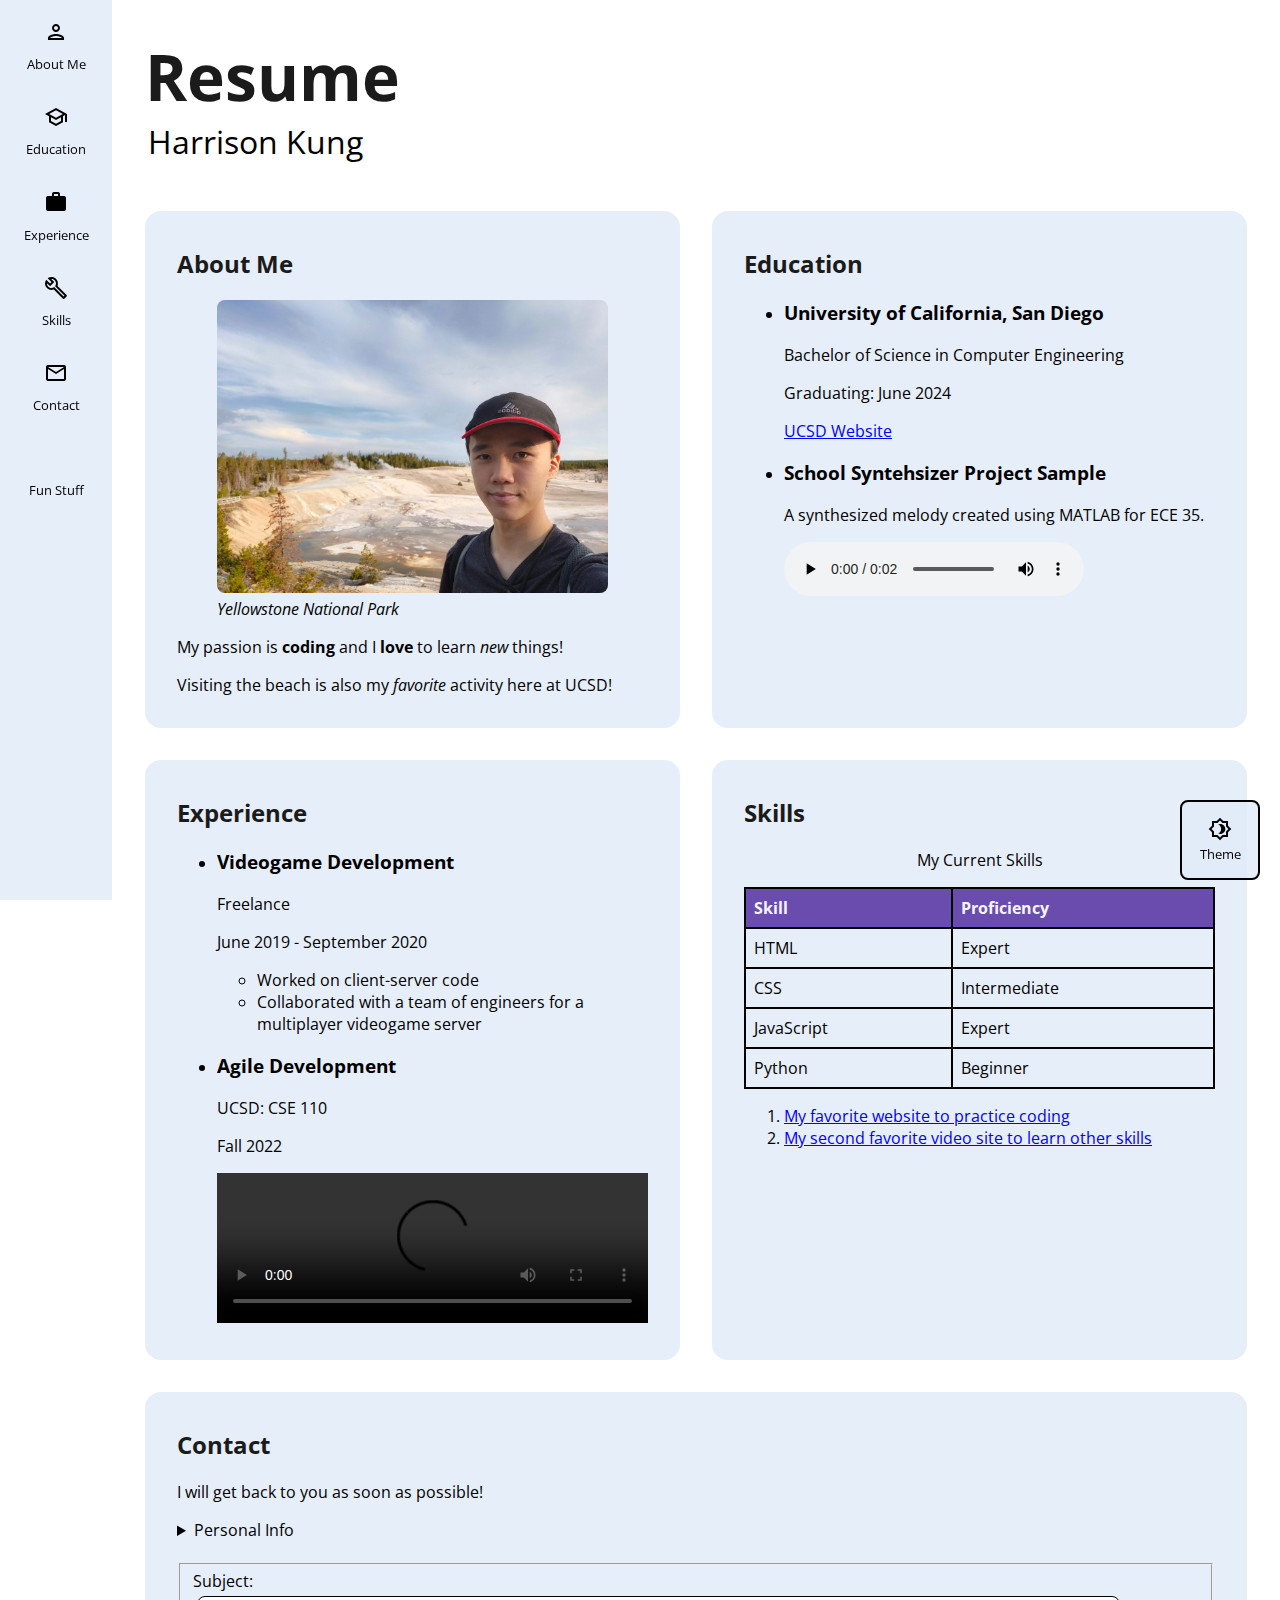
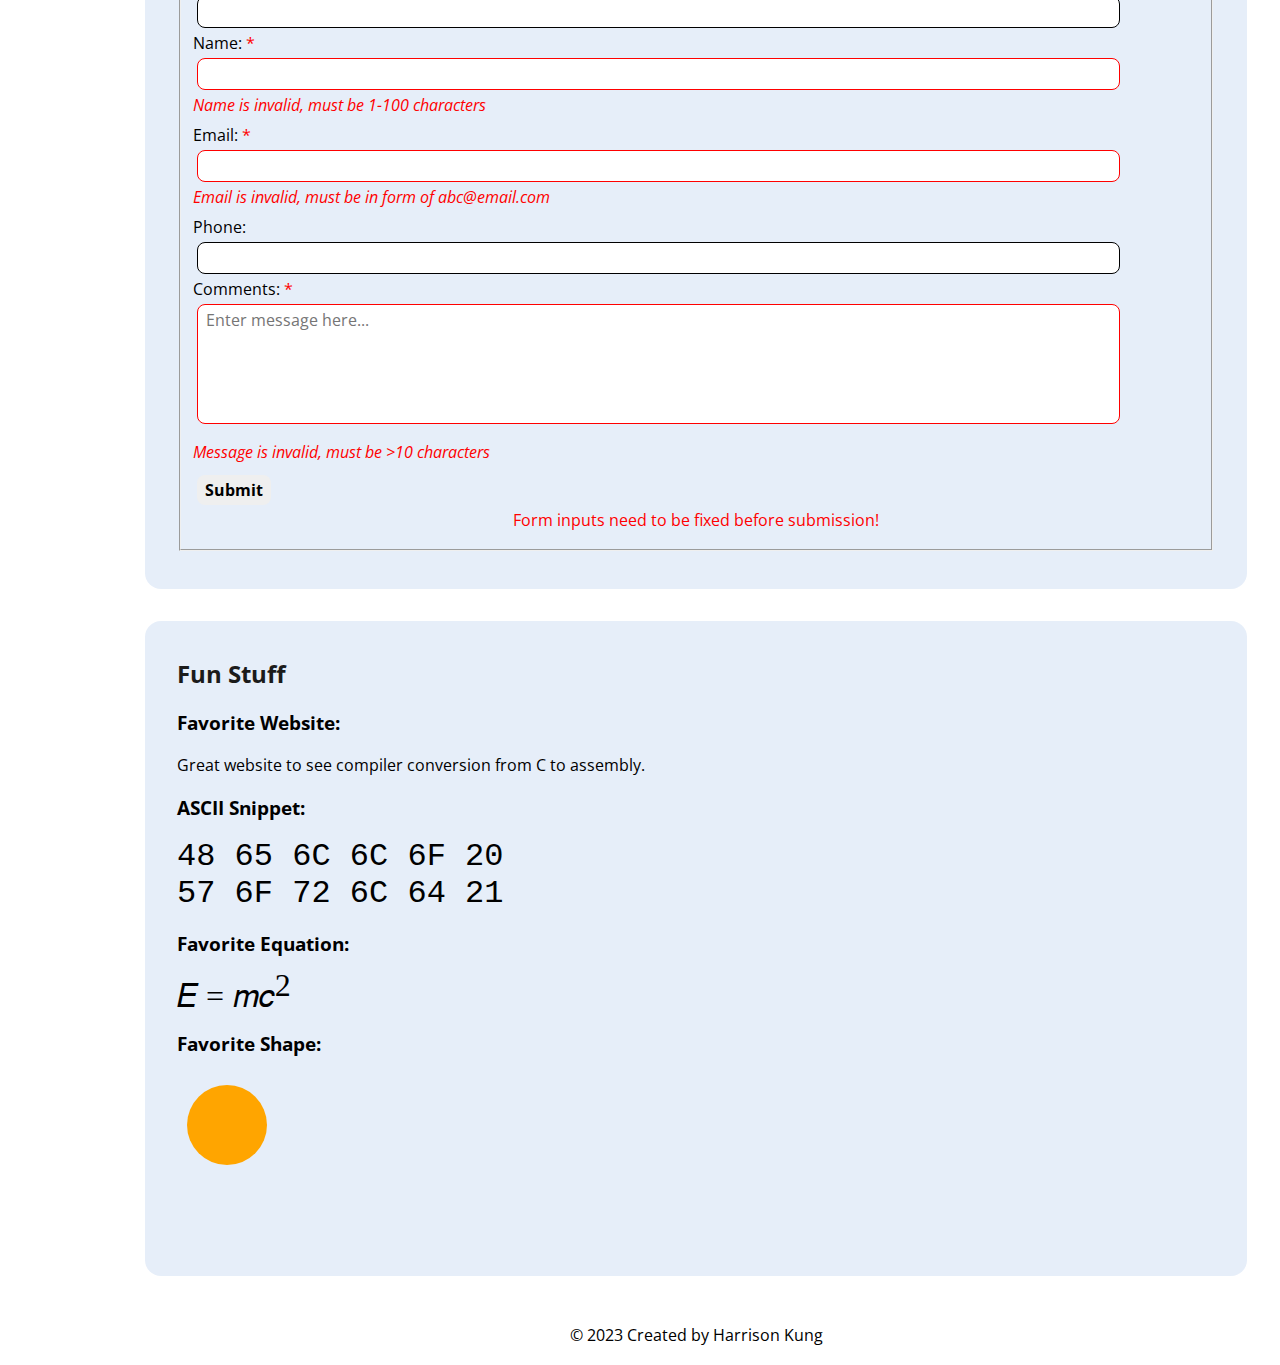
==== commit a22692b0: "fixed textarea not sending" ====
--- a/index.html
+++ b/index.html
@@ -20,6 +20,13 @@
         <h2>Template Heading</h2>
         <p>Template content goes here.</p>
     </template>
+    <noscript>
+        <style>
+            #toggle-theme {
+                display: none;
+            }
+        </style>
+    </noscript>
 </head>
 
 <body>
@@ -198,31 +205,19 @@
                 <form id="contact-form" action="https://httpbin.org/post" method="POST">
                     <input type="hidden" name="possible_bot" value="true">
                     <fieldset>
-                        <legend>Contact Form</legend>
-                        <label for="role" required="required">Occupation:</label>
-                        <select id="role-input">
-                            <optgroup label="Professional">
-                                <option value="recruiter">Recruiter</option>
-                                <option value="employer">Employer</option>
-                            </optgroup>
-                            <optgroup label="Enthusiast">
-                                <option value="developer">Developer</option>
-                                <option value="other">Other</option>
-                            </optgroup>
-                        </select><br>
-                        <label for="subject">Subject:</label>
+                        <label for="subject-input">Subject:</label>
                             <input type="text" id="subject-input" name="subject" maxlength="30">                        
-                        <label for="name" required="required">Name:</label>
+                        <label for="name-input" class="required">Name:</label>
                             <input type="text" id="name-input" name="name" required minlength="1" maxlength="100" pattern="[ a-zA-Z\-]+"><br>
                             <output id="contact-form-info-output-name"></output>
-                        <label for="email" required="required">Email:</label>
-                            <input type="text" id="email-input" name="email" required minlength="1" maxlength="100" pattern="^[a-zA-Z0-9._%+-]+@[a-zA-Z0-9.-]+\.[a-zA-Z]{2,}$"><br>             
+                        <label for="email-input" class="required">Email:</label>
+                            <input type="text" id="email-input" name="email" required minlength="1" maxlength="100" pattern="^[a-zA-Z0-9._%+\-]+@[a-zA-Z0-9.\-]+\.[a-zA\-Z]{2,}$"><br>             
                             <output id="contact-form-info-output-email"></output>
-                        <label for="phone">Phone:</label>
+                        <label for="phone-input">Phone:</label>
                             <input type="tel" id="phone-input" name="phone" maxlength="12" pattern="\d{3}-\d{3}-\d{4}"><br>
                             <output id="contact-form-info-output-phone"></output>
-                        <label for="message" required="required">Comments:</label>
-                            <textarea id="message-input" rows="5" cols="50" placeholder="Enter message here..." minlength="10" maxlength="1000" required></textarea>
+                        <label for="message-input" class="required">Comments:</label>
+                            <textarea id="message-input" rows="5" cols="50" name="comments" form="contact-form" placeholder="Enter message here..." minlength="10" maxlength="1000" required></textarea>
                             <output id="contact-form-info-output-counter"></output>
                             <output id="contact-form-info-output-message"></output>
                         <button id="submit_info" type="submit">Submit</button>
--- a/style.css
+++ b/style.css
@@ -3,7 +3,7 @@
     --secondary-color: #e1eaf8d3;
     --text-color: black;
     --text-highlight-color: rgb(27, 27, 27);
-    --section-highlight-color: #dfeaf1;
+    --section-highlight-color: #acdaf7;
     --link-color: blue;
     --navbar-width: 7em;
 }
@@ -304,7 +304,7 @@
     cursor: pointer;
 }
 
-label[required=required]::after {
+label.required::after {
     content: ' *';
     color: red;
 }
